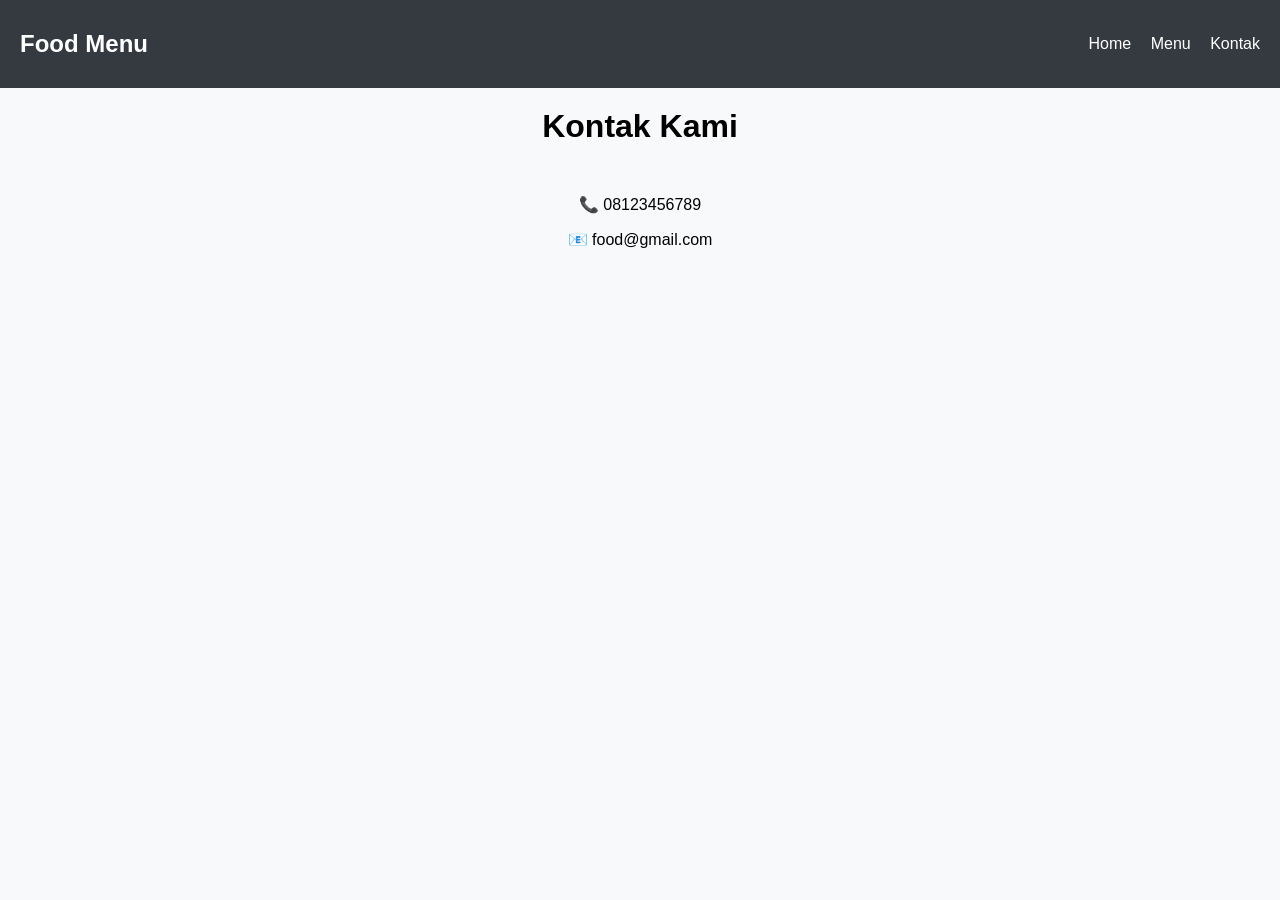
==== contact.html @ ad7632b0 "FM-1 buat tampilan food menu" ====
<!DOCTYPE html>
<html>
<head>
  <title>Kontak</title>
  <link rel="stylesheet" href="style.css">
</head>
<body>

  <nav>
    <h2>Food Menu</h2>
    <div>
      <a href="index.html">Home</a>
      <a href="menu.html">Menu</a>
      <a href="contact.html">Kontak</a>
    </div>
  </nav>

  <h1 class="title">Kontak Kami</h1>

  <div class="contact">
    <p>📞 08123456789</p>
    <p>📧 food@gmail.com</p>
  </div>

</body>
</html>
---- style.css ----
body {
  font-family: Arial, sans-serif;
  margin: 0;
  background: #f8f9fa;
}

/* Navbar */
nav {
  display: flex;
  justify-content: space-between;
  align-items: center;
  background: #343a40;
  color: white;
  padding: 10px 20px;
}

nav a {
  color: white;
  margin-left: 15px;
  text-decoration: none;
}

/* Hero */
.hero {
  text-align: center;
  padding: 100px 20px;
}

.btn {
  display: inline-block;
  padding: 10px 20px;
  background: #ff6b6b;
  color: white;
  text-decoration: none;
  border-radius: 5px;
}

/* Title */
.title {
  text-align: center;
  margin-top: 20px;
}

/* Menu */
.menu-container {
  display: flex;
  justify-content: center;
  gap: 20px;
  padding: 20px;
}

.card {
  background: white;
  padding: 15px;
  border-radius: 10px;
  width: 150px;
  text-align: center;
  box-shadow: 0 4px 10px rgba(0,0,0,0.1);
}

.card img {
  width: 100%;
  border-radius: 10px;
}

/* Contact */
.contact {
  text-align: center;
  margin-top: 50px;
}
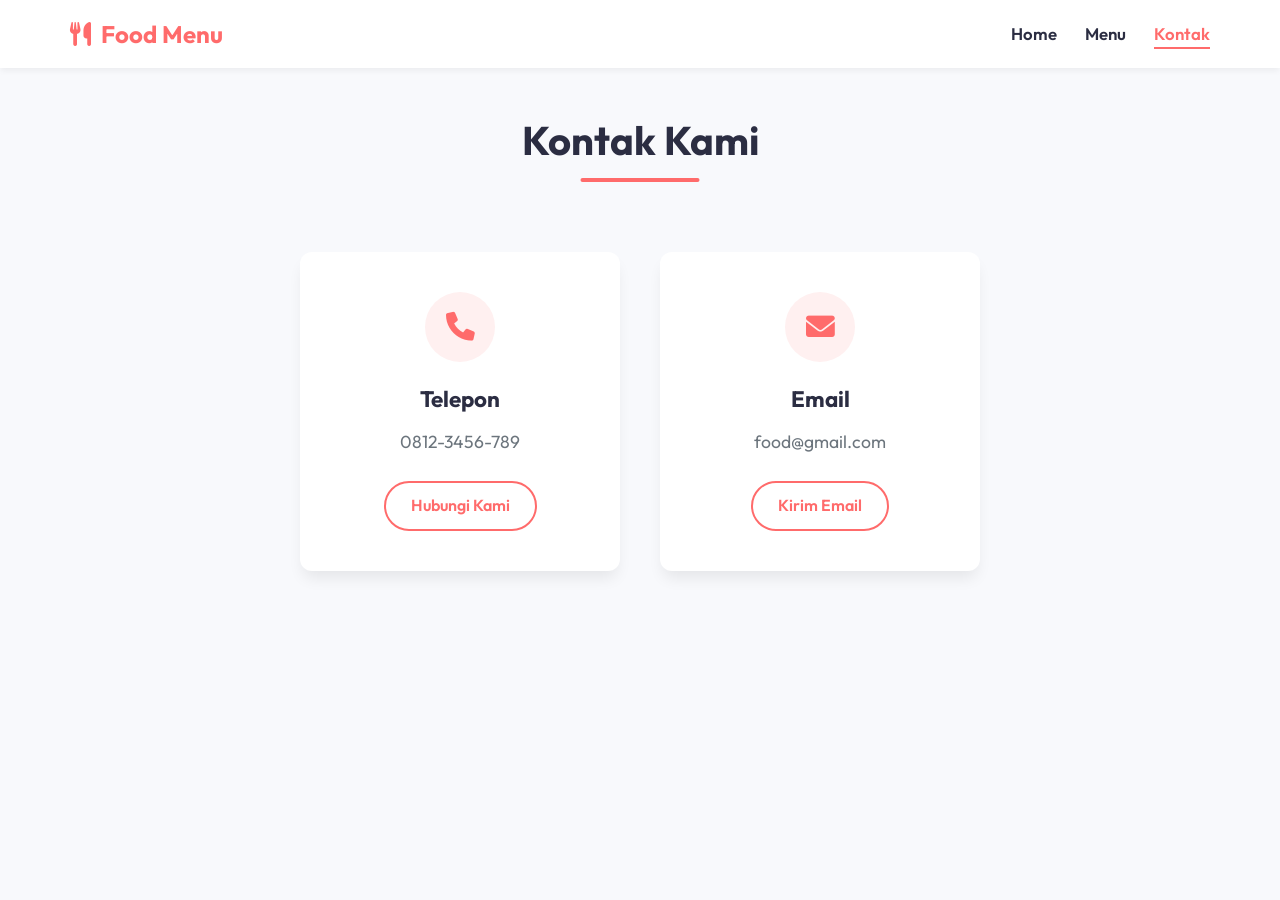
==== commit a664b3c1: "SCRUM-5: create contact page" ====
--- a/contact.html
+++ b/contact.html
@@ -1,25 +1,43 @@
 <!DOCTYPE html>
 <html>
 <head>
-  <title>Kontak</title>
+  <meta charset="UTF-8">
+  <meta name="viewport" content="width=device-width, initial-scale=1.0">
+  <title>Kontak - Food Menu App</title>
+  <link rel="preconnect" href="https://fonts.googleapis.com">
+  <link rel="preconnect" href="https://fonts.gstatic.com" crossorigin>
+  <link href="https://fonts.googleapis.com/css2?family=Outfit:wght@300;400;600;700&display=swap" rel="stylesheet">
+  <link href="https://cdnjs.cloudflare.com/ajax/libs/font-awesome/6.0.0/css/all.min.css" rel="stylesheet">
   <link rel="stylesheet" href="style.css">
 </head>
 <body>
 
   <nav>
-    <h2>Food Menu</h2>
-    <div>
-      <a href="index.html">Home</a>
-      <a href="menu.html">Menu</a>
-      <a href="contact.html">Kontak</a>
+    <div class="nav-container">
+      <h2><i class="fa-solid fa-utensils"></i> Food Menu</h2>
+      <div class="nav-links">
+        <a href="index.html">Home</a>
+        <a href="menu.html">Menu</a>
+        <a href="contact.html" class="active">Kontak</a>
+      </div>
     </div>
   </nav>
 
   <h1 class="title">Kontak Kami</h1>
 
-  <div class="contact">
-    <p>📞 08123456789</p>
-    <p>📧 food@gmail.com</p>
+  <div class="contact-container">
+    <div class="contact-card">
+      <div class="icon-circle"><i class="fa-solid fa-phone"></i></div>
+      <h3>Telepon</h3>
+      <p>0812-3456-789</p>
+      <a href="tel:08123456789" class="btn-outline">Hubungi Kami</a>
+    </div>
+    <div class="contact-card">
+      <div class="icon-circle"><i class="fa-solid fa-envelope"></i></div>
+      <h3>Email</h3>
+      <p>food@gmail.com</p>
+      <a href="mailto:food@gmail.com" class="btn-outline">Kirim Email</a>
+    </div>
   </div>
 
 </body>
--- a/style.css
+++ b/style.css
@@ -1,70 +1,371 @@
+/* --- DESIGN SYSTEM & CSS VARIABLES --- */
+:root {
+  --primary: #ff6b6b;
+  --primary-hover: #ff5252;
+  --secondary: #fca311;
+  --bg-color: #f8f9fc;
+  --card-bg: #ffffff;
+  --text-dark: #2b2d42;
+  --text-light: #6c757d;
+  --shadow-sm: 0 4px 6px -1px rgba(0, 0, 0, 0.05);
+  --shadow-md: 0 10px 15px -3px rgba(0, 0, 0, 0.08);
+  --shadow-lg: 0 20px 25px -5px rgba(0, 0, 0, 0.1);
+  --transition: all 0.3s cubic-bezier(0.25, 0.8, 0.25, 1);
+  --radius: 12px;
+}
+
+/* --- RESET & TYPOGRAPHY --- */
+* {
+  margin: 0;
+  padding: 0;
+  box-sizing: border-box;
+}
+
 body {
-  font-family: Arial, sans-serif;
-  margin: 0;
-  background: #f8f9fa;
-}
-
-/* Navbar */
-nav {
-  display: flex;
-  justify-content: space-between;
-  align-items: center;
-  background: #343a40;
-  color: white;
-  padding: 10px 20px;
-}
-
-nav a {
-  color: white;
-  margin-left: 15px;
-  text-decoration: none;
-}
-
-/* Hero */
-.hero {
-  text-align: center;
-  padding: 100px 20px;
-}
-
-.btn {
-  display: inline-block;
-  padding: 10px 20px;
-  background: #ff6b6b;
-  color: white;
-  text-decoration: none;
-  border-radius: 5px;
-}
-
-/* Title */
+  font-family: 'Outfit', sans-serif;
+  background-color: var(--bg-color);
+  color: var(--text-dark);
+  line-height: 1.6;
+}
+
+h1, h2, h3 {
+  font-weight: 700;
+  color: var(--text-dark);
+}
+
 .title {
   text-align: center;
-  margin-top: 20px;
-}
-
-/* Menu */
+  margin: 40px 0 20px;
+  font-size: 2.5rem;
+  position: relative;
+  display: inline-block;
+  left: 50%;
+  transform: translateX(-50%);
+}
+
+.title::after {
+  content: '';
+  position: absolute;
+  bottom: -10px;
+  left: 25%;
+  width: 50%;
+  height: 4px;
+  background: var(--primary);
+  border-radius: 2px;
+}
+
+/* --- NAVBAR --- */
+nav {
+  background: var(--card-bg);
+  box-shadow: var(--shadow-sm);
+  position: sticky;
+  top: 0;
+  z-index: 1000;
+}
+
+.nav-container {
+  max-width: 1200px;
+  margin: 0 auto;
+  display: flex;
+  justify-content: space-between;
+  align-items: center;
+  padding: 15px 30px;
+}
+
+nav h2 {
+  color: var(--primary);
+  font-size: 1.5rem;
+  display: flex;
+  align-items: center;
+  gap: 10px;
+}
+
+.nav-links a {
+  color: var(--text-dark);
+  text-decoration: none;
+  margin-left: 25px;
+  font-weight: 600;
+  font-size: 1.05rem;
+  transition: var(--transition);
+  position: relative;
+}
+
+.nav-links a:hover,
+.nav-links a.active {
+  color: var(--primary);
+}
+
+.nav-links a::after {
+  content: '';
+  position: absolute;
+  width: 0;
+  height: 2px;
+  background: var(--primary);
+  bottom: -5px;
+  left: 0;
+  transition: var(--transition);
+}
+
+.nav-links a:hover::after,
+.nav-links a.active::after {
+  width: 100%;
+}
+
+/* --- HERO SECTION --- */
+.hero {
+  background: linear-gradient(135deg, #fff0f0 0%, #ffe3e3 100%);
+  padding: 120px 20px;
+  text-align: center;
+  border-bottom-left-radius: 30px;
+  border-bottom-right-radius: 30px;
+  box-shadow: var(--shadow-sm);
+}
+
+.hero-content {
+  max-width: 600px;
+  margin: 0 auto;
+}
+
+.hero h1 {
+  font-size: 3.5rem;
+  margin-bottom: 20px;
+  color: var(--text-dark);
+}
+
+.hero .emoji {
+  display: inline-block;
+  animation: bounce 2s infinite;
+}
+
+.hero p {
+  font-size: 1.2rem;
+  color: var(--text-light);
+  margin-bottom: 30px;
+}
+
+.btn {
+  display: inline-flex;
+  align-items: center;
+  gap: 10px;
+  padding: 15px 35px;
+  background: var(--primary);
+  color: white;
+  text-decoration: none;
+  font-weight: 600;
+  font-size: 1.1rem;
+  border-radius: 30px;
+  transition: var(--transition);
+  box-shadow: 0 4px 15px rgba(255, 107, 107, 0.4);
+}
+
+.btn:hover {
+  background: var(--primary-hover);
+  transform: translateY(-3px);
+  box-shadow: 0 8px 20px rgba(255, 107, 107, 0.6);
+}
+
+/* --- MENU SECTION --- */
 .menu-container {
+  max-width: 1000px;
+  margin: 0 auto;
   display: flex;
   justify-content: center;
-  gap: 20px;
+  flex-wrap: wrap;
+  gap: 30px;
   padding: 20px;
 }
 
 .card {
-  background: white;
-  padding: 15px;
-  border-radius: 10px;
-  width: 150px;
+  background: var(--card-bg);
+  border-radius: var(--radius);
+  width: 280px;
+  overflow: hidden;
+  box-shadow: var(--shadow-md);
+  transition: var(--transition);
+  cursor: pointer;
+  position: relative;
+}
+
+.card:hover {
+  transform: translateY(-8px);
+  box-shadow: var(--shadow-lg);
+}
+
+.card-img-wrapper {
+  position: relative;
+  height: 200px;
+  overflow: hidden;
+}
+
+.card-img-wrapper img {
+  width: 100%;
+  height: 100%;
+  object-fit: cover;
+  transition: var(--transition);
+}
+
+.card:hover .card-img-wrapper img {
+  transform: scale(1.05);
+}
+
+.badge {
+  position: absolute;
+  top: 15px;
+  right: 15px;
+  background: var(--primary);
+  color: white;
+  padding: 5px 12px;
+  border-radius: 20px;
+  font-size: 0.8rem;
+  font-weight: 700;
+  box-shadow: var(--shadow-sm);
+  z-index: 10;
+}
+
+.badge.hot {
+  background: var(--secondary);
+}
+
+.card-info {
+  padding: 20px;
+  text-align: left;
+}
+
+.card-info h3 {
+  font-size: 1.3rem;
+  margin-bottom: 5px;
+}
+
+.desc {
+  color: var(--text-light);
+  font-size: 0.95rem;
+  margin-bottom: 12px;
+  line-height: 1.4;
+}
+
+.price {
+  color: var(--primary);
+  font-weight: 700;
+  font-size: 1.2rem;
+  margin-bottom: 15px;
+}
+
+.btn-sm {
+  width: 100%;
+  padding: 10px;
+  background: var(--primary);
+  color: white;
+  border: none;
+  border-radius: 8px;
+  font-family: 'Outfit', sans-serif;
+  font-weight: 600;
+  font-size: 1rem;
+  cursor: pointer;
+  transition: var(--transition);
+  display: flex;
+  justify-content: center;
+  align-items: center;
+  gap: 8px;
+}
+
+.btn-sm:hover {
+  background: var(--primary-hover);
+}
+
+/* --- CONTACT SECTION --- */
+.contact-container {
+  max-width: 800px;
+  margin: 40px auto;
+  display: flex;
+  justify-content: center;
+  gap: 40px;
+  padding: 20px;
+  flex-wrap: wrap;
+}
+
+.contact-card {
+  background: var(--card-bg);
+  padding: 40px 30px;
+  border-radius: var(--radius);
   text-align: center;
-  box-shadow: 0 4px 10px rgba(0,0,0,0.1);
-}
-
-.card img {
-  width: 100%;
-  border-radius: 10px;
-}
-
-/* Contact */
-.contact {
-  text-align: center;
-  margin-top: 50px;
+  width: 320px;
+  box-shadow: var(--shadow-md);
+  transition: var(--transition);
+}
+
+.contact-card:hover {
+  transform: translateY(-5px);
+  box-shadow: var(--shadow-lg);
+}
+
+.icon-circle {
+  width: 70px;
+  height: 70px;
+  background: #fff0f0;
+  color: var(--primary);
+  border-radius: 50%;
+  display: flex;
+  align-items: center;
+  justify-content: center;
+  font-size: 1.8rem;
+  margin: 0 auto 20px;
+  transition: var(--transition);
+}
+
+.contact-card:hover .icon-circle {
+  background: var(--primary);
+  color: white;
+}
+
+.contact-card h3 {
+  margin-bottom: 10px;
+  font-size: 1.4rem;
+}
+
+.contact-card p {
+  color: var(--text-light);
+  font-size: 1.1rem;
+  margin-bottom: 25px;
+}
+
+.btn-outline {
+  display: inline-block;
+  padding: 10px 25px;
+  border: 2px solid var(--primary);
+  color: var(--primary);
+  text-decoration: none;
+  font-weight: 600;
+  border-radius: 30px;
+  transition: var(--transition);
+}
+
+.btn-outline:hover {
+  background: var(--primary);
+  color: white;
+}
+
+/* --- ANIMATIONS & RESPONSIVE --- */
+@keyframes bounce {
+  0%, 100% { transform: translateY(0); }
+  50% { transform: translateY(-10px); }
+}
+
+@media (max-width: 768px) {
+  .nav-container {
+    flex-direction: column;
+    gap: 15px;
+  }
+  
+  .nav-links {
+    display: flex;
+    gap: 15px;
+  }
+  
+  .nav-links a {
+    margin-left: 0;
+  }
+  
+  .hero h1 {
+    font-size: 2.5rem;
+  }
 }
